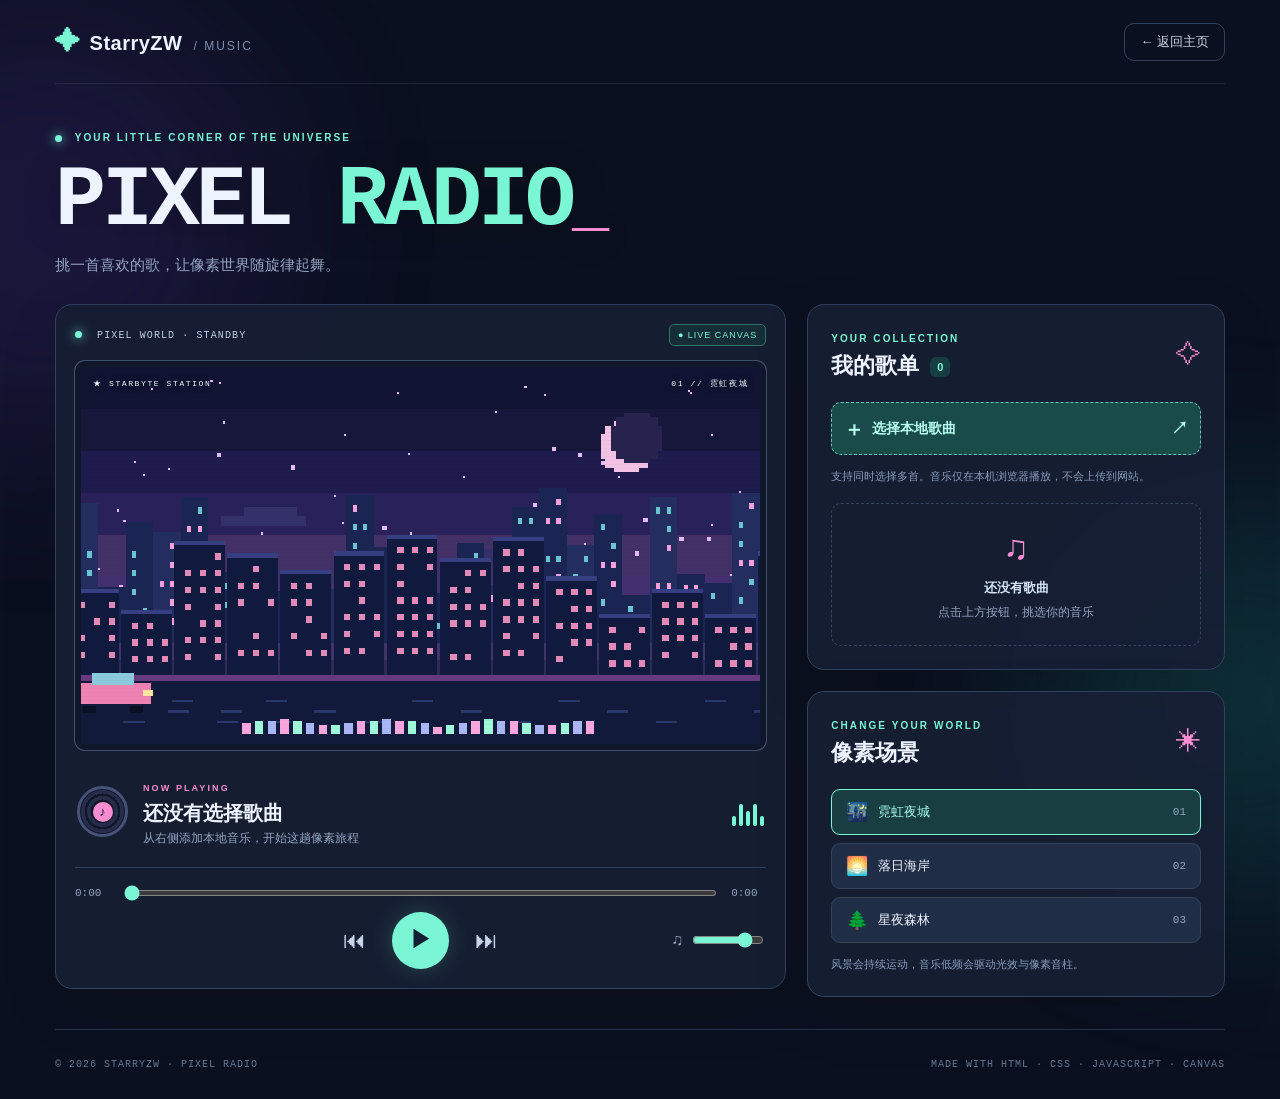
==== music/index.html @ a2c04dba "Add files via upload" ====
<!DOCTYPE html>
<html lang="zh-CN">
<head>
  <meta charset="UTF-8">
  <meta name="viewport" content="width=device-width, initial-scale=1.0">
  <meta name="theme-color" content="#0b1020">
  <meta name="description" content="StarryZW 的像素音乐馆：在像素风景中聆听音乐。">
  <title>Pixel Radio | StarryZW</title>
  <link rel="stylesheet" href="music.css">
  <script src="music.js" defer></script>
</head>
<body>
  <div class="ambient ambient-a" aria-hidden="true"></div>
  <div class="ambient ambient-b" aria-hidden="true"></div>

  <div class="page-wrap">
    <header class="topbar">
      <a class="brand" href="../index.html" aria-label="返回 StarryZW 的主页">
        <span class="brand-mark">✦</span> StarryZW <span class="brand-suffix">/ MUSIC</span>
      </a>
      <a class="back-link" href="../index.html">← 返回主页</a>
    </header>

    <div class="intro">
      <div class="eyebrow"><span class="signal-dot"></span> YOUR LITTLE CORNER OF THE UNIVERSE</div>
      <h1>PIXEL <span>RADIO</span><span class="cursor">_</span></h1>
      <p>挑一首喜欢的歌，让像素世界随旋律起舞。</p>
    </div>

    <main class="player-layout">
      <section class="viewer card" aria-label="像素音乐播放器">
        <div class="card-topline">
          <div class="status"><span class="on-air-dot"></span> <span id="statusText">PIXEL WORLD · STANDBY</span></div>
          <span class="live-chip">● LIVE CANVAS</span>
        </div>

        <div class="screen-frame">
          <canvas id="mvCanvas" width="320" height="180" role="img" aria-label="会随音乐节奏变化的动态像素风景"></canvas>
          <div class="screen-scanlines" aria-hidden="true"></div>
          <div class="screen-label"><span>★ STARBYTE STATION</span><span id="sceneLabel">01 // 霓虹夜城</span></div>
        </div>

        <div class="track-info">
          <div class="vinyl" id="vinyl" aria-hidden="true"><span class="vinyl-center">♪</span></div>
          <div class="track-meta">
            <span class="track-kicker">NOW PLAYING</span>
            <h2 id="trackTitle">还没有选择歌曲</h2>
            <p id="trackSubtitle">从右侧添加本地音乐，开始这趟像素旅程</p>
          </div>
          <div class="wave-symbol" aria-hidden="true"><span></span><span></span><span></span><span></span><span></span></div>
        </div>

        <div class="playback" aria-label="播放控制">
          <div class="progress-row">
            <span id="timeCurrent" class="time">0:00</span>
            <input id="seek" type="range" min="0" max="1000" value="0" aria-label="播放进度">
            <span id="timeTotal" class="time">0:00</span>
          </div>
          <div class="playback-controls">
            <div class="control-spacer"></div>
            <div class="main-controls">
              <button class="icon-btn" type="button" id="prevBtn" title="上一首" aria-label="上一首">⏮</button>
              <button class="play-btn" type="button" id="playBtn" title="播放或暂停" aria-label="播放">▶</button>
              <button class="icon-btn" type="button" id="nextBtn" title="下一首" aria-label="下一首">⏭</button>
            </div>
            <div class="volume-wrap"><span aria-hidden="true">♫</span><input id="volume" type="range" min="0" max="100" value="80" aria-label="音量"></div>
          </div>
        </div>
      </section>

      <aside class="sidebar">
        <section class="card library">
          <div class="section-head"><div><span class="small-label">YOUR COLLECTION</span><h2>我的歌单 <span id="trackCount" class="count">0</span></h2></div><span class="sparkle">✧</span></div>
          <label class="upload-btn" for="fileInput"><span class="upload-plus">＋</span> 选择本地歌曲 <span class="upload-arrow">↗</span></label>
          <input id="fileInput" type="file" accept="audio/*,.mp3,.wav,.m4a,.ogg,.aac,.flac" multiple hidden>
          <p class="hint">支持同时选择多首。音乐仅在本机浏览器播放，不会上传到网站。</p>
          <ol id="playlist" class="playlist"><li class="empty-list"><span class="empty-note">♫</span><strong>还没有歌曲</strong><span>点击上方按钮，挑选你的音乐</span></li></ol>
        </section>

        <section class="card scenes">
          <div class="section-head"><div><span class="small-label">CHANGE YOUR WORLD</span><h2>像素场景</h2></div><span class="sparkle">✳</span></div>
          <div class="scene-options" role="group" aria-label="选择像素场景">
            <button type="button" class="scene-option active" data-scene="city" aria-pressed="true"><span class="scene-emoji">🌃</span><span>霓虹夜城</span><small>01</small></button>
            <button type="button" class="scene-option" data-scene="ocean" aria-pressed="false"><span class="scene-emoji">🌅</span><span>落日海岸</span><small>02</small></button>
            <button type="button" class="scene-option" data-scene="forest" aria-pressed="false"><span class="scene-emoji">🌲</span><span>星夜森林</span><small>03</small></button>
          </div>
          <p class="hint">风景会持续运动，音乐低频会驱动光效与像素音柱。</p>
        </section>
      </aside>
    </main>

    <footer class="footer"><span>© <span id="year"></span> STARRYZW · PIXEL RADIO</span><span>MADE WITH HTML · CSS · JAVASCRIPT · CANVAS</span></footer>
  </div>
  <audio id="audio" preload="metadata"></audio>
</body>
</html>
---- music/music.css ----
:root { color-scheme: dark; --bg: #0b1020; --panel: rgba(23,31,52,.92); --border: #31415d; --muted:#93a5c1; --text: #eef4ff; --mint:#7bf6d5; --pink:#fa8dd1; }
* { box-sizing: border-box; }
html { scroll-behavior:smooth; }
body { background: var(--bg); color:var(--text); margin:0; font-family: "Segoe UI", "Microsoft YaHei", Arial, sans-serif; min-height:100vh; }
button,input { font:inherit; }
button { cursor:pointer; }
a { text-decoration:none; color:inherit; }
button:focus-visible,a:focus-visible,input:focus-visible,label:focus-within { outline: 2px solid var(--mint); outline-offset:4px; }
.ambient { position:fixed; border-radius:50%; pointer-events:none; filter:blur(95px); opacity:.17; z-index:-1; }
.ambient-a { width:450px;height:450px;left:-180px;top:0;background:#693ac7; }
.ambient-b { width:400px;height:400px;right:-160px;bottom:0;background:#1cc7ad; }
.page-wrap { max-width:1220px; padding:0 25px; margin:0 auto; }
.topbar { min-height:84px;display:flex;align-items:center;justify-content:space-between; border-bottom:1px solid rgba(161,177,209,.12); }
.brand { font-weight:800;font-size:20px;letter-spacing:.5px; }
.brand-mark { color:var(--mint);font-size:25px;margin-right:3px; }
.brand-suffix {color:#7b8fae;font-weight:500;font-size:12px;letter-spacing:2px;margin-left:5px;}
.back-link { border:1px solid var(--border);font-size:13px;border-radius:10px;padding:9px 15px;color:#cbd5e4;transition:background .2s; }
.back-link:hover { background:#27344b; }
.intro { padding:48px 0 29px; }
.eyebrow,.small-label,.track-kicker { font-size:10px;letter-spacing:2.1px;font-weight:800;color:var(--mint); }
.signal-dot,.on-air-dot { width:7px;height:7px;display:inline-block;border-radius:50%;background:var(--mint);box-shadow:0 0 11px var(--mint);vertical-align:middle;margin-right:8px;}
.intro h1 {font-family:Consolas,"Courier New",monospace;font-size:clamp(45px,8vw,85px);letter-spacing:-4px;line-height:1;margin:16px 0 12px;text-shadow:0 6px 35px #0004;}
.intro h1 span:first-of-type { color:var(--mint); }
.cursor { font-size:.73em;color:var(--pink);animation:blink 1.05s steps(1) infinite;}
@keyframes blink {50%{opacity:0;}}
.intro p { color:var(--muted);margin:0;font-size:15px; }
.player-layout { display:grid;grid-template-columns:minmax(0,1.75fr) minmax(300px,1fr);gap:21px;align-items:start; }
.card {background:var(--panel);border:1px solid var(--border);border-radius:17px;box-shadow:0 20px 60px rgba(0,0,0,.1);overflow:hidden;}
.viewer { padding:19px; }
.card-topline {display:flex;align-items:center;justify-content:space-between;gap:8px;margin-bottom:15px;}
.status {font-family:Consolas,monospace;font-size:10px;letter-spacing:1.1px;color:#bfd0e8; }
.live-chip {font-size:9px;letter-spacing:1px;color:var(--mint);border:1px solid #2f746c;background:#15423f77;padding:5px 8px;border-radius:5px;white-space:nowrap;}
.screen-frame { width:100%;position:relative;overflow:hidden;background:#191f43;border:6px solid #10172b;border-radius:10px; box-shadow:0 0 0 1px #425070;aspect-ratio:16/9; }
#mvCanvas {display:block;width:100%;height:100%;object-fit:fill;image-rendering:pixelated; image-rendering:crisp-edges; }
.screen-scanlines { position:absolute;inset:0;pointer-events:none;background:repeating-linear-gradient(0deg,transparent 0px,transparent 3px,rgba(0,0,0,.08) 4px); opacity:.42;}
.screen-label { position:absolute;top:11px;left:12px;right:12px;display:flex;justify-content:space-between;gap:12px;font:8px Consolas,monospace;letter-spacing:1.6px;color:#f4f8ff;text-shadow:1px 1px #10172b,0 0 6px #10172b; }
.track-info {display:flex;align-items:center;gap:15px;padding:27px 2px 20px;}
.vinyl {width:51px;height:51px;flex:none;border-radius:50%;background:repeating-radial-gradient(circle at center,#262c4b 0,#262c4b 3px,#121728 4px,#121728 6px);border:3px solid #465277;display:grid;place-items:center;}
.vinyl.spinning {animation:spin 3s linear infinite;}
.vinyl-center {width:20px;height:20px;border-radius:50%;display:grid;place-items:center;background:var(--pink);color:#1f1736;font-weight:bold;font-size:13px;}
@keyframes spin {to{transform:rotate(360deg);}}
.track-meta {min-width:0;flex:1;}
.track-kicker {color:var(--pink);font-size:9px;}
.track-meta h2 {font-size:20px;margin:5px 0 2px;overflow:hidden;text-overflow:ellipsis;white-space:nowrap;}
.track-meta p {font-size:12px;color:var(--muted);margin:0;line-height:1.5;}
.wave-symbol {display:flex;align-items:end;gap:3px;height:28px;}
.wave-symbol span {width:4px;height:10px;background:var(--mint);border-radius:2px;}
.wave-symbol span:nth-child(2),.wave-symbol span:nth-child(4){height:22px;}
.wave-symbol span:nth-child(3){height:15px;}
.wave-symbol.playing span {animation:wave .8s ease-in-out infinite alternate;}
.wave-symbol.playing span:nth-child(2){animation-delay:.15s;}
.wave-symbol.playing span:nth-child(3){animation-delay:.4s;}
.wave-symbol.playing span:nth-child(4){animation-delay:.25s;}
@keyframes wave {to{height:5px;}}
.playback {border-top:1px solid var(--border);padding-top:19px;}
.progress-row {display:flex;align-items:center;gap:12px;}
.time {font:11px Consolas,monospace;color:var(--muted);min-width:35px;}
input[type=range] { accent-color:var(--mint);cursor:pointer;min-width:0; }
#seek {flex:1; height:6px;}
.playback-controls {display:flex;align-items:center;justify-content:space-between;margin-top:13px;}
.control-spacer,.volume-wrap {width:95px;}
.main-controls {display:flex;align-items:center;gap:16px;}
.icon-btn {border:0;background:transparent;color:#c7d4ea;font-size:23px;padding:10px;}
.icon-btn:hover {color:var(--mint);}
.play-btn {width:57px;height:57px;border-radius:50%;border:0;background:var(--mint);color:#112036;font-size:22px;font-weight:800;box-shadow:0 0 25px rgba(123,246,213,.2);}
.play-btn:hover {background:#a9ffe9;}
.volume-wrap {display:flex;gap:7px;align-items:center;color:var(--muted);}
.volume-wrap input {width:73px;}
.sidebar {display:grid;gap:21px;}
.library,.scenes {padding:23px;}
.section-head {display:flex;justify-content:space-between;align-items:center;gap:8px;margin-bottom:21px;}
.section-head h2 {font-size:22px;margin:5px 0 0;}
.count {font-size:11px;vertical-align:middle;color:var(--mint);background:#163e42;border-radius:6px;padding:4px 7px;margin-left:5px;}
.sparkle {color:var(--pink);font-size:25px;}
.upload-btn {display:flex;justify-content:center;align-items:center;gap:8px;padding:14px 12px;cursor:pointer;border:1px dashed #64c9b4;background:#184b49;border-radius:10px;color:#b7fff0;font-size:14px;font-weight:700;transition:background .2s;}
.upload-btn:hover {background:#205c58;}
.upload-plus {font-size:20px;line-height:1;}
.upload-arrow {margin-left:auto;font-size:17px;}
.hint {font-size:11px;line-height:1.65;color:#879cba;margin:12px 0 0;}
.playlist {margin:18px 0 0;padding:0;list-style:none;max-height:330px;overflow:auto;}
.empty-list {border:1px dashed #34445e;border-radius:10px;padding:24px 10px;display:flex;flex-direction:column;align-items:center;gap:7px;color:var(--muted);font-size:12px;text-align:center;}
.empty-list strong {color:#d5e5f8;font-size:13px;}
.empty-note {font-size:34px;color:var(--pink);margin-bottom:5px;}
.track-item {list-style:none;margin:6px 0;}
.track-button {display:flex;text-align:left;align-items:center;width:100%;gap:11px;border:1px solid transparent;padding:11px 9px;background:transparent;color:var(--text);border-radius:9px;}
.track-button:hover {background:#273851;}
.track-item.current .track-button {background:#214a49;border-color:#3a857b;}
.track-num {color:var(--mint);font:12px Consolas,monospace;min-width:24px;}
.track-file {flex:1;overflow:hidden;text-overflow:ellipsis;white-space:nowrap;font-size:12px;}
.track-suffix {color:#92a7be;font-size:10px;}
.scene-options {display:grid;gap:8px;}
.scene-option {display:flex;align-items:center;gap:10px;width:100%;border:1px solid #34445e;border-radius:9px;padding:11px 14px;background:#202d47;color:var(--text);text-align:left;font-size:13px;}
.scene-option small {margin-left:auto;color:var(--muted);font:11px Consolas,monospace;}
.scene-emoji {font-size:18px;}
.scene-option:hover {background:#2c3c59;}
.scene-option.active {border-color:var(--mint);background:#193e42;color:#a8fcea;}
.footer {display:flex;justify-content:space-between;flex-wrap:wrap;gap:10px;padding:29px 0;margin-top:32px;border-top:1px solid #26334a;color:#657994;letter-spacing:1px;font:10px Consolas,monospace;}
@media (max-width:950px) { .player-layout {grid-template-columns:1fr;} .sidebar {grid-template-columns:1fr 1fr;} }
@media (max-width:650px) { .page-wrap {padding:0 15px;} .topbar {min-height:67px;} .brand {font-size:17px;} .brand-suffix{display:none;} .intro {padding:34px 0 23px;} .intro h1{letter-spacing:-3px;} .viewer{padding:12px;} .sidebar {grid-template-columns:1fr;} .library,.scenes{padding:18px;} .screen-label {font-size:7px;} .control-spacer{width:30px;} .volume-wrap {width:85px;} .volume-wrap input{width:61px;} .main-controls{gap:9px;} .track-meta h2{font-size:17px;} }
@media (prefers-reduced-motion:reduce) { .cursor,.vinyl.spinning,.wave-symbol.playing span {animation:none;} *{scroll-behavior:auto;} }
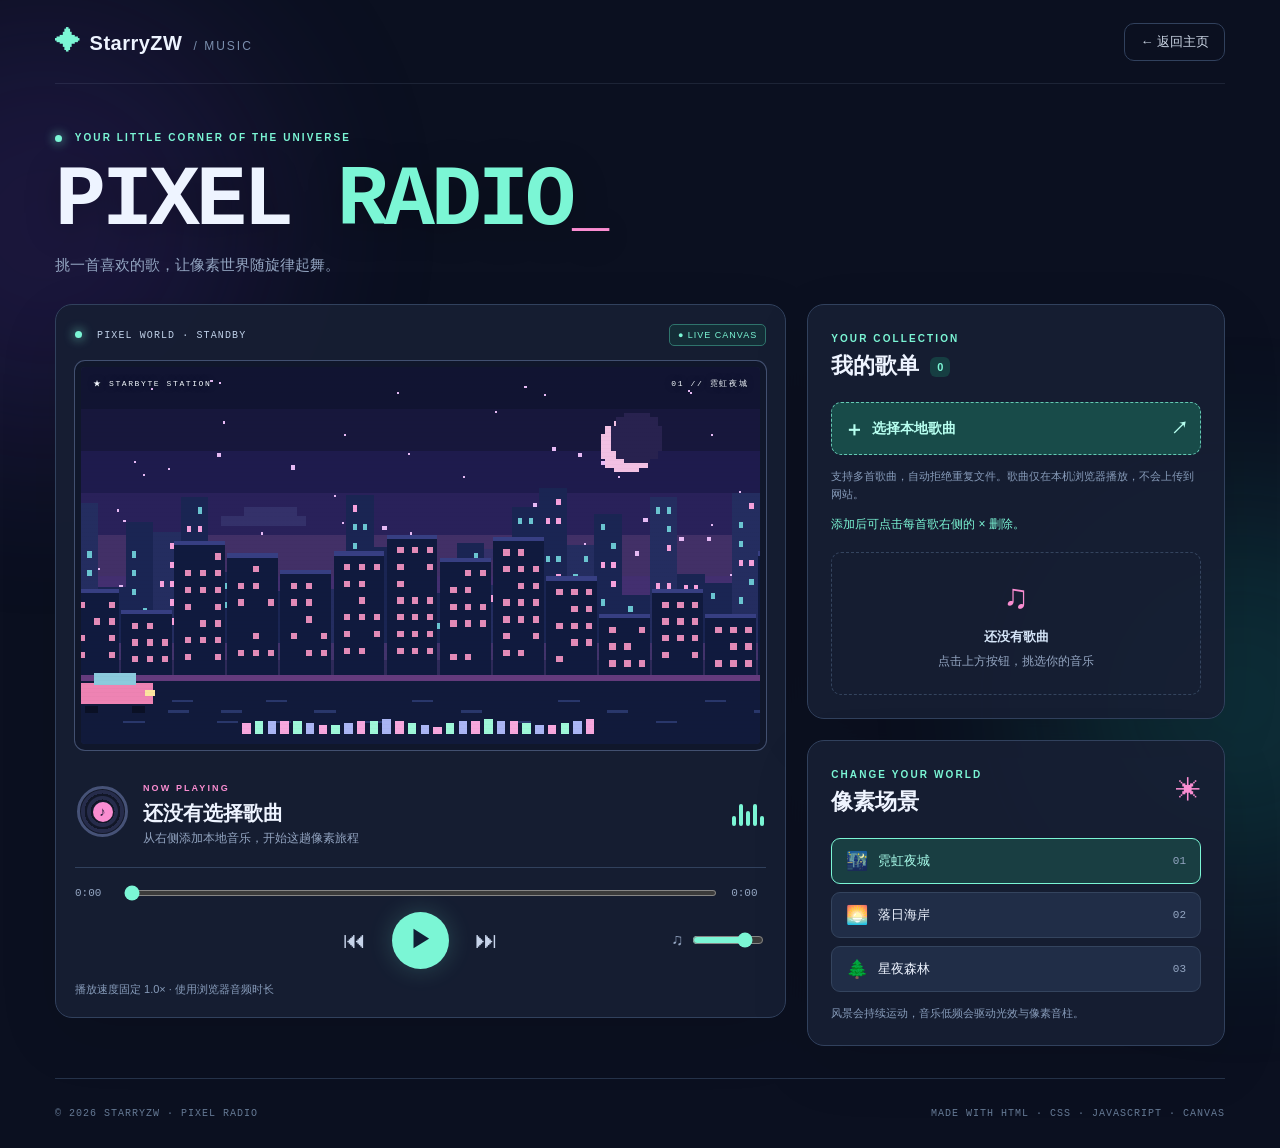
==== commit c8285fb0: "Add files via upload" ====
--- a/music/index.html
+++ b/music/index.html
@@ -65,15 +65,17 @@
             </div>
             <div class="volume-wrap"><span aria-hidden="true">♫</span><input id="volume" type="range" min="0" max="100" value="80" aria-label="音量"></div>
           </div>
+          <p id="audioDiagnostics" class="diagnostics" aria-live="polite">播放速度固定 1.0×</p>
         </div>
       </section>
 
       <aside class="sidebar">
         <section class="card library">
-          <div class="section-head"><div><span class="small-label">YOUR COLLECTION</span><h2>我的歌单 <span id="trackCount" class="count">0</span></h2></div><span class="sparkle">✧</span></div>
+          <div class="section-head"><div><span class="small-label">YOUR COLLECTION</span><h2>我的歌单 <span id="trackCount" class="count">0</span></h2></div><button id="clearBtn" type="button" class="clear-btn" hidden>清空歌单</button></div>
           <label class="upload-btn" for="fileInput"><span class="upload-plus">＋</span> 选择本地歌曲 <span class="upload-arrow">↗</span></label>
-          <input id="fileInput" type="file" accept="audio/*,.mp3,.wav,.m4a,.ogg,.aac,.flac" multiple hidden>
-          <p class="hint">支持同时选择多首。音乐仅在本机浏览器播放，不会上传到网站。</p>
+          <input id="fileInput" type="file" accept="audio/*,.mp3,.wav,.m4a,.ogg,.aac,.flac,.opus" multiple hidden>
+          <p class="hint">支持多首歌曲，自动拒绝重复文件。歌曲仅在本机浏览器播放，不会上传到网站。</p>
+          <p id="libraryNotice" class="library-notice" role="status" aria-live="polite">添加后可点击每首歌右侧的 × 删除。</p>
           <ol id="playlist" class="playlist"><li class="empty-list"><span class="empty-note">♫</span><strong>还没有歌曲</strong><span>点击上方按钮，挑选你的音乐</span></li></ol>
         </section>
 
--- a/music/music.css
+++ b/music/music.css
@@ -98,3 +98,16 @@
 @media (max-width:950px) { .player-layout {grid-template-columns:1fr;} .sidebar {grid-template-columns:1fr 1fr;} }
 @media (max-width:650px) { .page-wrap {padding:0 15px;} .topbar {min-height:67px;} .brand {font-size:17px;} .brand-suffix{display:none;} .intro {padding:34px 0 23px;} .intro h1{letter-spacing:-3px;} .viewer{padding:12px;} .sidebar {grid-template-columns:1fr;} .library,.scenes{padding:18px;} .screen-label {font-size:7px;} .control-spacer{width:30px;} .volume-wrap {width:85px;} .volume-wrap input{width:61px;} .main-controls{gap:9px;} .track-meta h2{font-size:17px;} }
 @media (prefers-reduced-motion:reduce) { .cursor,.vinyl.spinning,.wave-symbol.playing span {animation:none;} *{scroll-behavior:auto;} }
+
+/* V1.1：歌单管理与音频诊断 */
+.track-item { display:flex; align-items:stretch; gap:5px; }
+.track-item .track-button { flex:1; width:auto; min-width:0; }
+.delete-track { flex:0 0 36px; border:1px solid transparent; background:transparent; color:#93a5c1; border-radius:9px; font-size:23px; line-height:1; }
+.delete-track:hover, .delete-track:focus-visible { color:#ffd2dc; background:#70384b; border-color:#b65e79; }
+.clear-btn { background:transparent; border:1px solid #54617b; color:#c3cfe2; padding:6px 10px; font-size:12px; border-radius:7px; white-space:nowrap; }
+.clear-btn:hover { color:#ffd5e0; border-color:#ed8ea7; }
+.clear-btn[hidden] { display:none; }
+.library-notice { font-size:12px; line-height:1.55; min-height:18px; color:var(--mint); margin:12px 0 0; }
+.library-notice.warning, .diagnostics.warning { color:#ffc88b; }
+.upload-btn.busy { opacity:.65; cursor:wait; }
+.diagnostics { font-size:11px; color:#879cba; margin:12px 0 0; line-height:1.55; }
